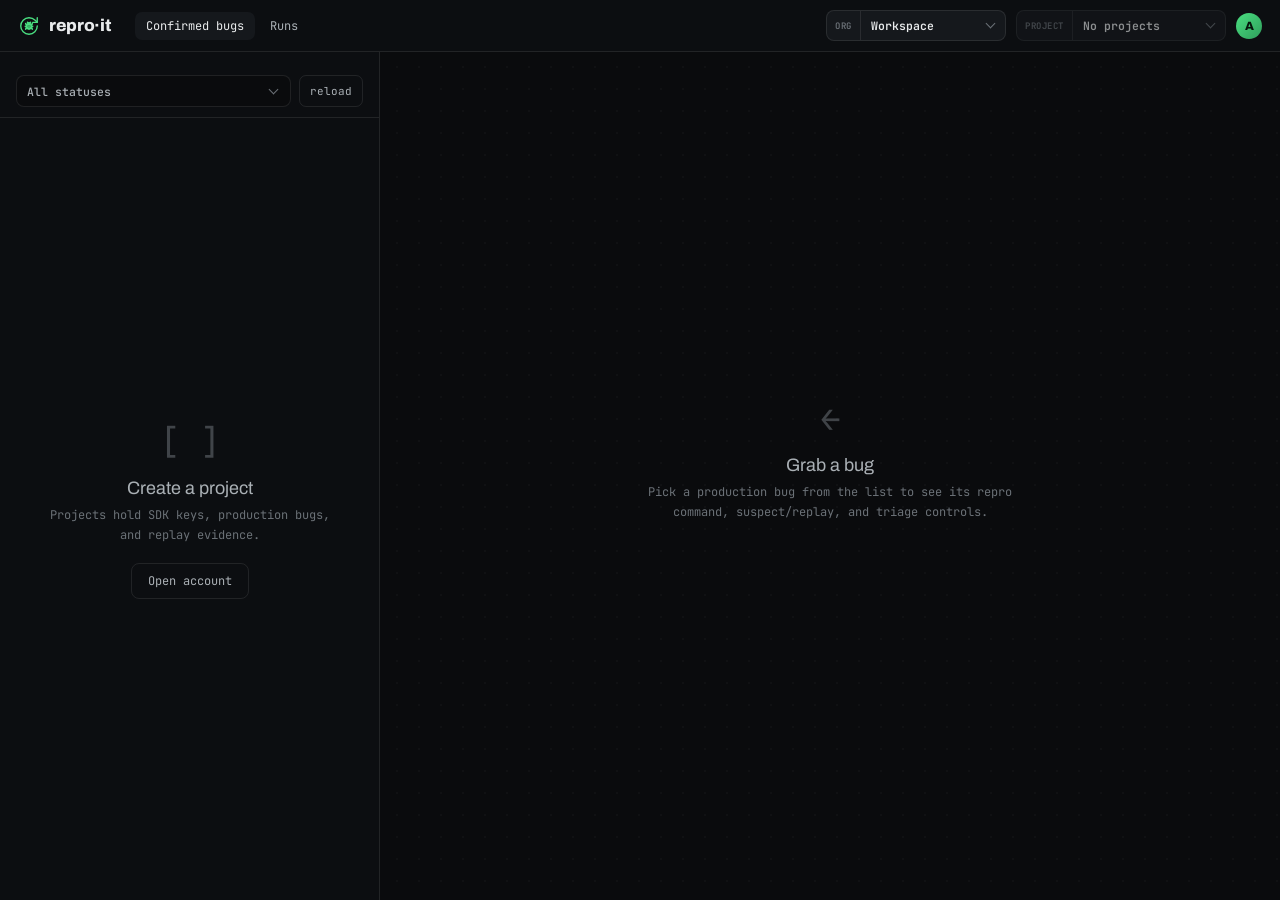
==== static/app.html @ b634109d "Simplify first-run sample flow" ====
<!DOCTYPE html>
<html lang="en">
<head>
<meta charset="UTF-8"/>
<meta name="viewport" content="width=device-width, initial-scale=1.0"/>
<title>reproit, bugs</title>
<link rel="icon" href="/favicon.svg?v=20260715-1" type="image/svg+xml" />
<link rel="preconnect" href="https://fonts.googleapis.com">
<link rel="preconnect" href="https://fonts.gstatic.com" crossorigin>
<link href="https://fonts.googleapis.com/css2?family=Archivo+Expanded:wght@600;700;800&family=Archivo:wght@400;500;600&family=JetBrains+Mono:wght@400;500;600;700&display=swap" rel="stylesheet">
<link rel="stylesheet" href="styles.css?v=20260715-8">
</head>
<body>
<a class="skiplink" href="#app-root">Skip to content</a>
<header>
  <div class="logo">
    <svg width="22" height="22" viewBox="0 0 24 24" fill="none" aria-hidden="true" focusable="false">
      <g stroke="#4ade80" stroke-width="1.5" stroke-linecap="round" stroke-linejoin="round">
        <path d="M21 12a9 9 0 1 1-9-9c2.52 0 4.93 1 6.74 2.74L21 8"/><path d="M21 3v5h-5"/>
      </g>
      <g transform="translate(12 12) scale(0.40) translate(-12 -12)" stroke="#4ade80" stroke-width="4.4" stroke-linecap="round" stroke-linejoin="round">
        <path d="m8 2 1.88 1.88"/><path d="M14.12 3.88 16 2"/><path d="M9 7.13v-1a3.003 3.003 0 1 1 6 0v1"/><path d="M12 20c-3.3 0-6-2.7-6-6v-3a4 4 0 0 1 4-4h4a4 4 0 0 1 4 4v3c0 3.3-2.7 6-6 6"/><path d="M12 20v-9"/><path d="M6.53 9C4.6 8.8 3 7.1 3 5"/><path d="M6 13H2"/><path d="M3 21c0-2.1 1.7-3.9 3.8-4"/><path d="M20.97 5c0 2.1-1.6 3.8-3.5 4"/><path d="M22 13h-4"/><path d="M17.2 17c2.1.1 3.8 1.9 3.8 4"/>
      </g>
    </svg>
    <span>repro·it</span>
  </div>
  <nav aria-label="Primary">
    <a href="#" data-view="triage" class="on" role="link" aria-current="page">Confirmed bugs</a>
    <a href="#" data-view="scans" role="link">Runs</a>
  </nav>
  <div class="org">
    <div class="header-picker org-control" id="org-picker"><button class="header-picker-button" id="org-picker-button" data-picker-toggle="org" type="button" aria-haspopup="listbox" aria-expanded="false"><span>Org</span><strong id="org-picker-value">Workspace</strong><i aria-hidden="true"></i></button><div class="header-picker-menu" id="org-picker-menu" role="listbox" aria-label="Workspaces"></div></div>
    <div class="header-picker project-control" id="project-picker"><button class="header-picker-button" id="project-picker-button" data-picker-toggle="project" type="button" aria-haspopup="listbox" aria-expanded="false"><span>Project</span><strong id="project-picker-value">No projects</strong><i aria-hidden="true"></i></button><div class="header-picker-menu" id="project-picker-menu" role="listbox" aria-label="Projects"></div></div>
    <button class="avatar" id="account-open" aria-label="Account settings">A</button>
  </div>
</header>

<div id="banner-slot" role="status" aria-live="polite"></div>
<main id="app-root"></main>

<script src="selects.js?v=20260715-1"></script>
<script src="app.js?v=20260715-8"></script>
<script src="triage.js?v=20260715-1"></script>
</body>
</html>
---- static/styles.css ----
:root{
  --bg:#0a0b0d; --panel:#111417; --panel2:#15181c; --line:rgba(255,255,255,0.09); --line2:rgba(255,255,255,0.15);
  --ink:#e9ebec; --mut:#aab0b5; --dim:#6b7177;
  --green:#4ade80; --green-dim:#2f9e5c; --green-glow:rgba(74,222,128,0.18);
  --amber:#f5b53d; --amber-dim:rgba(245,181,61,0.13);
  --red:#f4625a; --blue:#9aa7b5;
  --focus:#4ade80;
  --mono:'JetBrains Mono',ui-monospace,SFMono-Regular,Menlo,monospace;
  --disp:'Archivo Expanded','Archivo',system-ui,sans-serif;
  --s1:6px; --s2:10px; --s3:14px; --s4:18px; --s5:24px; --s6:32px;
  --r1:7px; --r2:10px; --r3:14px;
}
*{box-sizing:border-box}
html{scroll-behavior:smooth}
body{margin:0;background:var(--bg);color:var(--ink);font-family:var(--mono);font-size:13px;
  background-image:radial-gradient(circle at 1px 1px,rgba(255,255,255,.025) 1px,transparent 0);background-size:22px 22px;}
a{color:inherit;text-decoration:none}
button{font-family:var(--mono);cursor:pointer}
code{font-family:var(--mono);font-size:.92em;color:var(--green)}

/* accessible focus, applies to everything keyboard-driven */
:focus-visible{outline:2px solid var(--focus);outline-offset:2px;border-radius:4px}
button:focus-visible,a:focus-visible,input:focus-visible,[tabindex]:focus-visible{outline:2px solid var(--focus);outline-offset:2px}
.skiplink{position:absolute;left:-999px;top:8px;z-index:100;background:var(--green);color:#06140c;padding:8px 14px;border-radius:8px;font-weight:600}
.skiplink:focus{left:12px}

.chip{display:inline-flex;align-items:center;gap:6px;padding:2px 8px;border:1px solid var(--line);border-radius:999px;font-size:11px;color:var(--mut);white-space:nowrap}
.dot{width:7px;height:7px;border-radius:50%;display:inline-block;flex:none}

/* top bar */
header{display:flex;align-items:center;gap:18px;height:52px;padding:0 18px;border-bottom:1px solid var(--line);background:#0c0e11;position:sticky;top:0;z-index:5}
.logo{display:flex;align-items:center;gap:9px;font-family:var(--disp);font-weight:800;font-size:17px;letter-spacing:-.02em}
nav{display:flex;gap:4px;margin-left:6px}
nav a{padding:6px 11px;border-radius:7px;color:var(--mut);font-size:12px;cursor:pointer}
nav a.on{color:var(--ink);background:var(--panel2)}
nav a:hover{color:var(--ink)}
.org{margin-left:auto;display:flex;align-items:center;gap:10px;color:var(--mut);font-size:12px}
.upgrade-btn{background:var(--green);border:0;color:#06140c;border-radius:7px;padding:6px 12px;font-size:11.5px;font-weight:700}
.upgrade-btn:hover{filter:brightness(1.06)}
.upgrade-btn[hidden]{display:none}
.header-picker{position:relative;flex:none}.project-control{width:210px}.org-control{width:180px}
.header-picker-button{width:100%;height:31px;display:grid;grid-template-columns:auto minmax(0,1fr) auto;align-items:center;gap:0;background:var(--panel2);border:1px solid var(--line);border-radius:8px;color:var(--ink);padding:0;text-align:left;cursor:pointer;transition:border-color .16s ease,background .16s ease,box-shadow .16s ease}
.header-picker-button:hover,.header-picker.open .header-picker-button{border-color:var(--line2);background:#171a1e}.header-picker-button:focus-visible{outline:0;border-color:var(--green);box-shadow:0 0 0 2px rgba(74,222,128,.14)}
.header-picker-button>span{align-self:stretch;display:flex;align-items:center;padding:0 8px;border-right:1px solid var(--line);color:var(--dim);font:600 9px var(--mono);letter-spacing:.06em;text-transform:uppercase}
.header-picker-button>strong{min-width:0;overflow:hidden;text-overflow:ellipsis;white-space:nowrap;padding:0 10px;font:600 11.5px var(--mono)}
.header-picker-button>i{width:7px;height:7px;border-right:1.5px solid var(--dim);border-bottom:1.5px solid var(--dim);transform:translate(-11px,-2px) rotate(45deg);transition:transform .16s ease}.header-picker.open .header-picker-button>i{transform:translate(-11px,2px) rotate(225deg)}
.header-picker.disabled{opacity:.58}.header-picker-button:disabled{cursor:default}
.header-picker-menu{position:absolute;right:0;top:calc(100% + 8px);z-index:30;width:100%;max-height:320px;overflow:auto;padding:6px;background:rgba(17,20,23,.98);border:1px solid var(--line2);border-radius:11px;box-shadow:0 18px 50px rgba(0,0,0,.5),0 0 0 1px rgba(255,255,255,.02);opacity:0;visibility:hidden;pointer-events:none;transform:translateY(-5px) scale(.985);transform-origin:top right;transition:opacity .14s ease,transform .14s ease,visibility 0s linear .14s}
.header-picker.open .header-picker-menu{opacity:1;visibility:visible;pointer-events:auto;transform:translateY(0) scale(1);transition-delay:0s}
.header-picker-menu button{width:100%;display:grid;grid-template-columns:minmax(0,1fr) auto 18px;align-items:center;gap:9px;border:0;border-radius:7px;background:transparent;color:var(--mut);padding:9px 8px;text-align:left;font-family:var(--mono);cursor:pointer}
.header-picker-menu button:hover,.header-picker-menu button:focus-visible{outline:0;background:rgba(255,255,255,.055);color:var(--ink)}.header-picker-menu button[aria-selected=true]{background:rgba(74,222,128,.09);color:var(--ink)}
.header-picker-menu button span{overflow:hidden;text-overflow:ellipsis;white-space:nowrap;font-size:11.5px;font-weight:600}.header-picker-menu button small{overflow:hidden;text-overflow:ellipsis;max-width:105px;color:var(--dim);font-size:9.5px}.header-picker-menu button i{color:var(--green);font-style:normal;font-size:12px;text-align:center}
.avatar{width:26px;height:26px;border:0;border-radius:50%;background:linear-gradient(135deg,#4ade80,#2f9e5c);color:#06140c;display:grid;place-items:center;font-family:var(--disp);font-weight:800;font-size:12px;padding:0}
.avatar:hover{filter:brightness(1.06)}
.cfgbtn{background:none;border:1px solid var(--line);color:var(--mut);border-radius:7px;padding:5px 10px;font-size:11px}
.cfgbtn:hover{color:var(--ink);border-color:var(--line2)}

.wrap{display:grid;grid-template-columns:380px 1fr;height:calc(100vh - 52px)}

/* ---- findings list ---- */
.list{border-right:1px solid var(--line);overflow:hidden;background:#0c0e11;display:flex;flex-direction:column}
.list-head{padding:14px 16px 10px;border-bottom:1px solid var(--line);position:sticky;top:0;background:#0c0e11;z-index:2}
.list-head .titlerow{display:flex;align-items:center;gap:8px;margin-bottom:11px}
.list-head h2{font-family:var(--disp);font-weight:700;font-size:12px;letter-spacing:.08em;text-transform:uppercase;color:var(--dim);margin:0}
.countbadge{margin-left:auto;background:var(--green-glow);color:var(--green);border:1px solid rgba(74,222,128,.3);border-radius:999px;font-size:11px;font-weight:600;padding:1px 9px}
.search{display:flex;align-items:center;gap:8px;background:var(--bg);border:1px solid var(--line);border-radius:8px;padding:7px 10px}
.search:focus-within{border-color:var(--line2)}
.search svg{flex:none;color:var(--dim)}
.search input{flex:1;background:none;border:none;color:var(--ink);font-family:var(--mono);font-size:12.5px;outline:none}
.search input::placeholder{color:var(--dim)}
.search .clear{background:none;border:none;color:var(--dim);font-size:14px;padding:0 2px;line-height:1}
.search .clear:hover{color:var(--ink)}
.filters{display:flex;gap:8px;margin-top:9px;flex-wrap:wrap}
.selwrap{position:relative;flex:1;min-width:0}
.selwrap select{appearance:none;width:100%;background:var(--bg);border:1px solid var(--line);color:var(--mut);border-radius:8px;padding:7px 26px 7px 10px;font-family:var(--mono);font-size:11.5px;cursor:pointer}
.selwrap select:hover{border-color:var(--line2);color:var(--ink)}
.selwrap::after{content:"";position:absolute;right:10px;top:50%;width:6px;height:6px;border-right:1.5px solid var(--dim);border-bottom:1.5px solid var(--dim);transform:translateY(-70%) rotate(45deg);pointer-events:none}
.selwrap.custom-select-wrap::after{display:none}
.native-select-source{position:absolute!important;width:1px!important;height:1px!important;margin:0!important;padding:0!important;opacity:0!important;pointer-events:none!important}
.custom-select-button{width:100%;min-height:32px;display:grid;grid-template-columns:minmax(0,1fr) 10px;align-items:center;gap:9px;padding:7px 10px;border:1px solid var(--line);border-radius:8px;background:var(--bg);color:var(--mut);font:500 11.5px var(--mono);text-align:left;cursor:pointer;transition:border-color .14s ease,background .14s ease,color .14s ease,box-shadow .14s ease}
.custom-select-button span{min-width:0;overflow:hidden;text-overflow:ellipsis;white-space:nowrap}.custom-select-button>i{width:7px;height:7px;border-right:1.5px solid var(--dim);border-bottom:1.5px solid var(--dim);transform:translateY(-2px) rotate(45deg);transition:transform .14s ease}
.custom-select-button:hover,.custom-select-wrap.open .custom-select-button{border-color:var(--line2);background:var(--panel2);color:var(--ink)}.custom-select-wrap.open .custom-select-button>i{transform:translateY(2px) rotate(225deg)}
.custom-select-button:focus-visible{outline:0;border-color:var(--green);box-shadow:0 0 0 2px rgba(74,222,128,.14)}.custom-select-button:disabled{opacity:.55;cursor:default}
.custom-select-menu{position:absolute;left:0;right:0;top:calc(100% + 6px);z-index:70;max-height:260px;overflow:auto;padding:5px;border:1px solid var(--line2);border-radius:10px;background:rgba(17,20,23,.99);box-shadow:0 16px 40px rgba(0,0,0,.48);opacity:0;visibility:hidden;pointer-events:none;transform:translateY(-4px) scale(.985);transform-origin:top center;transition:opacity .13s ease,transform .13s ease,visibility 0s linear .13s}
.custom-select-wrap.open .custom-select-menu{opacity:1;visibility:visible;pointer-events:auto;transform:translateY(0) scale(1);transition-delay:0s}.custom-select-wrap.open-up .custom-select-menu{top:auto;bottom:calc(100% + 6px);transform-origin:bottom center}
.custom-select-option{width:100%;min-height:32px;display:grid;grid-template-columns:minmax(0,1fr) 16px;align-items:center;gap:8px;padding:7px 8px;border:0;border-radius:7px;background:transparent;color:var(--mut);font:500 11px var(--mono);text-align:left;cursor:pointer}.custom-select-option span{overflow:hidden;text-overflow:ellipsis;white-space:nowrap}.custom-select-option i{color:var(--green);font-style:normal;text-align:center}
.custom-select-option:hover,.custom-select-option:focus-visible{outline:0;background:rgba(255,255,255,.055);color:var(--ink)}.custom-select-option[aria-selected=true]{background:rgba(74,222,128,.09);color:var(--ink)}.custom-select-option:disabled{opacity:.42;cursor:default}
.invite-role-wrap .custom-select-button{min-height:38px;color:var(--ink)}.role-select-wrap .custom-select-button{padding-left:12px;color:var(--ink)}


#t-list-body{display:flex;flex-direction:column;flex:1;min-height:0}
.list-scroll{overflow:auto;flex:1;min-height:0}
.list-scroll[role="listbox"]:focus-visible{outline:2px solid var(--focus);outline-offset:-2px}
.item{padding:13px 16px;border-bottom:1px solid var(--line);cursor:pointer;border-left:2px solid transparent;outline:none}
.item:hover{background:var(--panel)}
.item.sel{background:var(--panel);border-left-color:var(--green)}
.item.kbd{box-shadow:inset 0 0 0 1px var(--line2)}
.item .top{display:flex;align-items:center;gap:8px;margin-bottom:6px}
.bug-id{font-family:var(--mono);font-size:11px;font-weight:700;color:var(--green);margin:0 0 5px;overflow:hidden;text-overflow:ellipsis;white-space:nowrap}
.item .ttl{font-weight:500;color:var(--ink);font-size:12.5px;line-height:1.35}
.item .meta{display:flex;gap:7px;flex-wrap:wrap;align-items:center;color:var(--dim);font-size:11px;margin-top:5px}
.item .who-tag{color:var(--amber)}
.sig{color:var(--green);font-size:11px;font-weight:500}
.list-foot{padding:9px 16px;border-top:1px solid var(--line);color:var(--dim);font-size:11px;background:#0c0e11}

/* ---- detail ---- */
.detail{overflow:auto;padding:26px 30px 60px}
.crumb{color:var(--dim);font-size:11px;margin-bottom:14px}
.crumb b{color:var(--green);font-weight:500}
.h1{font-family:var(--disp);font-weight:700;font-size:23px;letter-spacing:-.02em;line-height:1.2;margin:0 0 6px;max-width:760px}
.src{color:var(--blue);font-size:12px}
.row{display:flex;gap:10px;flex-wrap:wrap;align-items:center;margin:14px 0 4px}
.badge{display:inline-flex;align-items:center;gap:7px;padding:5px 11px;border-radius:8px;font-size:12px;font-weight:500}
.b-rep{background:var(--green-glow);color:var(--green);border:1px solid rgba(74,222,128,.25)}
.b-det{background:var(--amber-dim);color:var(--amber);border:1px solid rgba(245,181,61,.3)}

.grid{display:grid;grid-template-columns:1.3fr 1fr;gap:18px;margin-top:22px}
.card{background:var(--panel);border:1px solid var(--line);border-radius:12px;overflow:hidden}
.card.team-card{overflow:visible}
.card+.card{margin-top:18px}
.card .hd{padding:11px 15px;border-bottom:1px solid var(--line);font-size:11px;letter-spacing:.07em;text-transform:uppercase;color:var(--dim);display:flex;align-items:center;justify-content:space-between;gap:8px}
.card .hd .tag{color:var(--mut);text-transform:none;letter-spacing:0}
.card .bd{padding:15px}
.muted{color:var(--dim);font-size:11.5px;line-height:1.6}
.billing-current{display:flex;align-items:flex-start;justify-content:space-between;gap:14px;padding:12px;border:1px solid var(--line);border-radius:10px;background:rgba(255,255,255,.018);margin-bottom:12px}
.billing-card{margin-bottom:18px}
.billing-card.is-primary{border-color:rgba(74,222,128,.24);background:linear-gradient(180deg,rgba(74,222,128,.035),rgba(255,255,255,.012)),var(--panel)}
.billing-card.is-primary .bd{padding:18px}
.billing-current b{display:block;color:var(--ink);font-size:13px;margin-bottom:4px}
.billing-current span{display:block;color:var(--dim);font-size:11px;line-height:1.45}
.billing-plans{display:grid;gap:9px}
.billing-plan{display:flex;align-items:center;justify-content:space-between;gap:14px;padding:11px 12px;border:1px solid var(--line);border-radius:10px;background:#0c0e11}
.billing-plan.on{border-color:rgba(74,222,128,.32);background:rgba(74,222,128,.045)}
.billing-plan b{display:inline-block;color:var(--ink);font-size:12.5px;margin-right:8px}
.billing-plan span{color:var(--green);font-size:11.5px}
.billing-plan p{margin:5px 0 0;color:var(--dim);font-size:11px;line-height:1.45}

/* ---- repro hero: the recorded video as the focal element ---- */
.repro-hero .hd{align-items:center}
.share-btn{margin-left:auto;background:none;border:1px solid var(--line);color:var(--mut);border-radius:7px;padding:4px 11px;font-size:11px;letter-spacing:0;text-transform:none;display:inline-flex;align-items:center;gap:6px}
.share-btn:hover{color:var(--green);border-color:rgba(74,222,128,.4)}
.hero-stage{display:flex;flex-direction:column;align-items:center;gap:11px;padding:26px 18px 22px;background:linear-gradient(180deg,rgba(255,255,255,.012),transparent)}

/* useful cloud->local commands below the video (pull + reproduce) */
.cmd-term{margin-top:16px;border:1px solid var(--line);border-radius:12px;overflow:hidden;background:#080a09}
.cmd-bar{display:flex;align-items:center;gap:9px;padding:9px 13px;border-bottom:1px solid var(--line);background:rgba(255,255,255,.02)}
.cmd-dots{display:flex;gap:6px}
.cmd-dots i{width:10px;height:10px;border-radius:50%;background:#2a302c}
.cmd-title{font-size:11.5px;color:var(--dim)}
.cmd-body{padding:14px 16px;font-size:12.5px;line-height:1.95}
.cmd-body .ln{white-space:pre-wrap;word-break:break-word}
.cmd-body .cmt{color:var(--dim)}
.cmd-body .prompt{color:var(--green)}
.cmd-body .cmd{color:var(--ink);font-weight:600}
.cmd-body .arg{color:#7dd3fc}
.pill.mini{padding:5px 11px;font-size:11.5px}

/* clip hint: shown when there is no reproduction recording (data-first hero) */
.clip-hint{display:flex;gap:10px;align-items:flex-start;margin-top:16px;padding:13px 15px;border:1px dashed var(--line2);border-radius:12px;background:rgba(255,255,255,.014);color:var(--mut);font-size:12px;line-height:1.65}
.clip-hint .ch-ico{color:var(--green);font-size:12px;margin-top:2px;flex:none}
.clip-hint code{background:var(--panel2);padding:1px 6px;border-radius:5px}

/* ---- evidence: phone device frame ---- */
.phone{position:relative;width:248px;height:512px;border-radius:34px;background:linear-gradient(160deg,#1c2026,#0b0d10);
  border:1px solid #2c323b;box-shadow:0 0 0 2px #06070a,0 18px 50px rgba(0,0,0,.55),inset 0 1px 0 rgba(255,255,255,.04);padding:10px}
.phone::before{content:"";position:absolute;top:13px;left:50%;transform:translateX(-50%);width:74px;height:20px;background:#06070a;border-radius:0 0 14px 14px;z-index:3}
.phone::after{content:"";position:absolute;right:-2px;top:96px;width:2px;height:48px;background:#2c323b;border-radius:2px}
.phone-screen{position:relative;width:100%;height:100%;border-radius:26px;overflow:hidden;background:linear-gradient(135deg,#14171c,#0c0e11);display:grid;place-items:center}
.phone-screen video,.phone-screen img{width:100%;height:100%;object-fit:cover;display:block;background:#06070a}
.phone-screen .scan{position:absolute;inset:0;background:repeating-linear-gradient(0deg,transparent 0 3px,rgba(255,255,255,.015) 3px 4px);pointer-events:none;z-index:2}
.phone-noev{color:var(--dim);font-size:11px;text-align:center;padding:0 22px;line-height:1.65}
.phone-noev .ico{font-size:26px;display:block;margin-bottom:10px;opacity:.6}
.phone-noev code{display:inline-block;margin-top:8px}
.phone-caption{font-size:11px;color:var(--dim);display:flex;align-items:center;gap:7px}
.kindtabs{display:flex;gap:6px}
.kindtab{background:var(--panel2);border:1px solid var(--line);color:var(--mut);border-radius:7px;padding:4px 10px;font-size:11px}
.kindtab.on{background:var(--green-glow);border-color:rgba(74,222,128,.4);color:var(--green)}
.kindtab:hover{color:var(--ink)}

/* copy-command + replay buttons (also reused by the triage view) */
.term-copy{margin-left:auto;background:none;border:1px solid var(--line);color:var(--dim);border-radius:6px;padding:3px 9px;font-size:10.5px}
.term-copy:hover{color:var(--ink);border-color:var(--line2)}
.term-replay{margin-top:8px;background:var(--green);color:#06140c;border:none;border-radius:8px;padding:8px 14px;font-weight:600;font-size:12px}
.term-replay:hover{filter:brightness(1.06)}

/* who / cohort */
.who .barrow{display:flex;align-items:center;gap:10px;margin:9px 0}
.who .lab{width:140px;color:var(--mut);font-size:12px;overflow:hidden;text-overflow:ellipsis;white-space:nowrap}
.bar{flex:1;height:8px;background:var(--panel2);border-radius:4px;overflow:hidden}
.bar i{display:block;height:100%;background:linear-gradient(90deg,#4ade80,#2f9e5c)}
.pct{width:92px;text-align:right;color:var(--ink);font-size:12px}

/* incidents over time (per-finding daily histogram, real occurrence counts) */
.incidents .inc-tot{margin-left:auto;color:var(--mut);text-transform:none;letter-spacing:0;font-size:11.5px}
.incidents .inc-tot b{color:var(--green);font-weight:700}
.inc-chart{display:flex;align-items:flex-end;gap:6px;height:96px;padding:4px 2px 0}
.inc-col{flex:1;height:100%;display:flex;align-items:flex-end;justify-content:center;min-width:0}
.inc-bar{width:100%;max-width:26px;border-radius:4px 4px 0 0;background:linear-gradient(180deg,#4ade80,#16a34a);transition:filter .12s ease;min-height:0}
.inc-bar:hover{filter:brightness(1.15)}
.inc-bar[data-empty="1"]{height:3px!important;background:var(--panel2);border-radius:2px}

/* path to the bug (per-finding vertical step list, scrollable for long repros) */
.bugpath{list-style:none;margin:0;padding:6px 2px;max-height:260px;overflow:auto;font-family:var(--mono);font-size:12px}
.bugpath li{margin:0}
.bugpath .bp-state{display:inline-block;padding:5px 10px;margin:3px 0;border:1px solid var(--line);border-radius:7px;background:var(--panel2);color:var(--mut)}
.bugpath .bp-bug{border-color:var(--red);color:var(--red);box-shadow:0 0 0 3px rgba(244,98,90,.1)}
.bugpath .bp-act{display:block;color:var(--dim);font-size:11px;padding:2px 0 2px 16px;word-break:break-all}
.bugpath .bp-arrow{color:var(--line2);margin-right:5px}

.stk{font-size:12px;color:var(--mut);line-height:1.7;white-space:pre-wrap}
.stk b{color:var(--ink);font-weight:600}
.ctx-grid{display:flex;flex-wrap:wrap;gap:7px}
.footer{display:flex;gap:10px;align-items:center;margin-top:22px;color:var(--mut);font-size:12px;flex-wrap:wrap}
.pill{border:1px solid var(--line);border-radius:8px;padding:7px 12px;display:inline-flex;gap:8px;align-items:center;background:none;color:var(--mut)}
.pill:hover{color:var(--ink);border-color:var(--line2)}

/* ---- states: empty / error / skeleton ---- */
.empty{display:grid;place-items:center;height:100%;color:var(--dim);text-align:center;padding:40px}
.empty .ico{font-size:34px;margin-bottom:14px;opacity:.55}
.empty .big{font-family:var(--disp);font-size:18px;color:var(--mut);margin-bottom:8px}
.empty .sub{max-width:380px;line-height:1.65;font-size:12px}
.empty .retry{margin-top:18px;background:var(--green);color:#06140c;border:none;border-radius:8px;padding:9px 16px;font-weight:600;font-size:12px}
.empty .ghostbtn{margin-top:18px;background:none;border:1px solid var(--line);color:var(--mut);border-radius:8px;padding:9px 16px;font-size:12px}
.empty .err-detail{margin-top:10px;font-size:11px;color:var(--red);font-family:var(--mono);max-width:520px;word-break:break-word}

.banner{margin:0;padding:10px 18px;background:rgba(244,98,90,.08);border-bottom:1px solid rgba(244,98,90,.25);color:var(--red);font-size:12px;display:flex;align-items:center;gap:9px}
.banner.warn{background:rgba(245,181,61,.07);border-color:rgba(245,181,61,.25);color:var(--amber)}

@keyframes shimmer{0%{background-position:-400px 0}100%{background-position:400px 0}}
.sk{background:linear-gradient(90deg,var(--panel) 0px,var(--panel2) 200px,var(--panel) 400px);background-size:800px 100%;animation:shimmer 1.3s infinite linear;border-radius:6px}
.sk-line{height:11px;margin:8px 0}
.sk-item{padding:13px 16px;border-bottom:1px solid var(--line)}
.sk-card{height:220px;border-radius:12px}
@media (prefers-reduced-motion:reduce){.sk{animation:none}}

/* ---- config overlay ---- */
.overlay{position:fixed;inset:0;background:rgba(0,0,0,.6);display:grid;place-items:center;z-index:50}
.overlay.hide{display:none}
.cfgcard{background:var(--panel);border:1px solid var(--line);border-radius:14px;padding:24px;width:420px;max-width:calc(100vw - 32px)}
.cfgcard h3{font-family:var(--disp);margin:0 0 4px;font-size:18px}
.cfgcard p{color:var(--mut);font-size:11.5px;margin:0 0 16px;line-height:1.6}
.cfgcard label{display:block;color:var(--dim);font-size:11px;text-transform:uppercase;letter-spacing:.06em;margin:12px 0 5px}
.cfgcard input{width:100%;background:var(--bg);border:1px solid var(--line);border-radius:8px;color:var(--ink);font-family:var(--mono);font-size:13px;padding:9px 11px}
.cfgcard input:focus{border-color:var(--line2)}
.cfgcard .acts{display:flex;gap:10px;margin-top:20px}
.cfgcard button.primary{background:var(--green);color:#06140c;border:none;border-radius:8px;padding:9px 16px;font-weight:600;font-size:12px}
.cfgcard button.ghost{background:none;border:1px solid var(--line);color:var(--mut);border-radius:8px;padding:9px 16px;font-size:12px}

/* keyboard hint footer in list */
.kbd-hint{display:inline-flex;gap:5px;align-items:center}
kbd{background:var(--panel2);border:1px solid var(--line);border-bottom-width:2px;border-radius:5px;padding:1px 6px;font-size:10px;color:var(--mut);font-family:var(--mono)}

/* ---- responsive: ~1024 ---- */
@media (max-width:1180px){
  .grid{grid-template-columns:1fr}
}
@media (max-width:1080px){
  .wrap{grid-template-columns:320px 1fr}
  .detail{padding:22px 20px 60px}
  .phone{width:208px;height:430px}
}
@media(max-width:700px){
  header{height:auto;min-height:52px;flex-wrap:wrap;gap:7px 10px;padding:8px 10px}
  header nav{order:3;width:100%;margin:0;border-top:1px solid var(--line);padding-top:5px}
  .org{gap:6px}.upgrade-btn{display:none!important}
  .header-picker-button>span{display:none}.header-picker-button{grid-template-columns:minmax(0,1fr) auto}
  .header-picker{width:105px}.header-picker-menu{position:fixed;left:10px;right:10px;top:58px;width:auto!important;transform-origin:top center}
}

/* =========================================================================
   TRIAGE product (triage.js): bug list status pills, repro trust signal,
   grab-a-bug controls, and the seat-management table.
   ========================================================================= */

/* triage status pill (untriaged/investigating/fixed/wontfix) */
.tstatus{display:inline-flex;align-items:center;padding:2px 9px;border-radius:999px;font-size:10.5px;font-weight:600;letter-spacing:.02em;text-transform:lowercase;border:1px solid transparent;white-space:nowrap}
.ts-untriaged{background:rgba(154,167,181,.12);color:var(--blue);border-color:rgba(154,167,181,.25)}
.ts-investigating{background:var(--amber-dim);color:var(--amber);border-color:rgba(245,181,61,.3)}
.ts-fixed{background:var(--green-glow);color:var(--green);border-color:rgba(74,222,128,.3)}
.ts-wontfix{background:rgba(244,98,90,.1);color:var(--red);border-color:rgba(244,98,90,.3)}

/* replay verification signal ("reproduces 5/5" / "fixed 0/4") */
.repro{display:inline-flex;align-items:center;padding:3px 9px;border-radius:999px;border:1px solid var(--line);font-size:11px;font-weight:600;line-height:1;white-space:nowrap;background:var(--panel2)}
.rp-real{color:var(--red);border-color:rgba(244,98,90,.34);background:rgba(244,98,90,.08)}
.rp-fixed{color:var(--green);border-color:rgba(74,222,128,.3);background:var(--green-glow)}
.rp-data{color:var(--amber);border-color:rgba(245,181,61,.3);background:var(--amber-dim)}
.rp-none{color:var(--dim)}

/* reproduce-command row */
.cmdrow{display:flex;align-items:center;gap:10px;flex-wrap:wrap}
.cmdbox{flex:1;min-width:240px;background:#070809;border:1px solid var(--line);border-radius:8px;padding:10px 12px;color:var(--green);font-size:12.5px;overflow:auto;white-space:nowrap}
.cmdrow .term-copy{margin-left:0}

/* triage controls */
.fld-lbl{display:block;color:var(--dim);font-size:11px;text-transform:uppercase;letter-spacing:.06em;margin:0 0 6px}
.detail .selwrap{display:block;width:100%}
.detail .acts{display:flex;gap:10px}
.detail .term-replay[disabled]{opacity:.6;cursor:default}
.workflow-row{display:grid;grid-template-columns:minmax(0,1fr) auto;gap:10px;align-items:center}
.workflow-row .term-replay{white-space:nowrap}
.inline-form{display:block}
.inline-row{display:flex;gap:9px;align-items:center}
.field-input{display:block;width:100%;min-width:0;background:var(--bg);border:1px solid var(--line);border-radius:8px;color:var(--ink);font-family:var(--mono);font-size:12.5px;padding:10px 11px;transition:border-color .14s ease,box-shadow .14s ease}
.field-input::placeholder{color:var(--dim)}
.field-input:focus{outline:none;border-color:var(--green);box-shadow:0 0 0 2px rgba(74,222,128,.14)}
.inline-row input{flex:1;min-width:0;background:var(--bg);border:1px solid var(--line);border-radius:8px;color:var(--ink);font-family:var(--mono);font-size:12.5px;padding:8px 10px}
.inline-row input:focus{border-color:var(--line2)}
.keybox{display:flex;align-items:center;gap:10px;margin-bottom:12px;background:#070809;border:1px solid var(--line);border-radius:8px;padding:10px 12px;color:var(--green);font-size:12px;word-break:break-all}
.keybox span{flex:1;min-width:0}
.empty a.ghostbtn,.empty a.retry{display:inline-flex;align-items:center;justify-content:center;margin:18px 5px 0}
.setup-list{display:grid;gap:9px}
.setup-row{display:grid;gap:6px;padding:10px 12px;background:#070809;border:1px solid var(--line);border-radius:8px}
.setup-row b{font-size:11px;color:var(--ink);text-transform:uppercase;letter-spacing:.08em}
.setup-row code{display:block;color:var(--green);font-size:11.5px;line-height:1.45;white-space:normal;overflow-wrap:anywhere}

/* suspect/replay step list */
.replaysteps{list-style:none;margin:0;padding:0;display:flex;flex-direction:column;gap:7px;font-size:12px}
.replaysteps li{display:grid;grid-template-columns:minmax(62px,.75fr) minmax(0,1.25fr);gap:9px;align-items:baseline;min-width:0}
.replaysteps .verb{color:var(--green);min-width:0;overflow-wrap:anywhere}
.replaysteps .tgt,.replaysteps .muted{color:var(--dim);min-width:0;overflow-wrap:anywhere;word-break:break-word}
.path-card .bd{max-height:190px;overflow:auto}

/* linked ticket */
.ticketrow{display:flex;align-items:center;gap:9px;font-size:12.5px}
.ticketlink{color:var(--green);text-decoration:underline}
.ticketlink:hover{filter:brightness(1.1)}

/* ---- seats view ---- */
.single{overflow:auto;height:calc(100vh - 52px);display:flex;justify-content:center;align-items:flex-start;padding:34px 24px 96px}
.seatcard{width:100%;max-width:880px}
.seat-hd{display:flex;align-items:flex-start;justify-content:space-between;gap:24px;flex-wrap:wrap;margin-bottom:20px}
.account-hero{display:flex;align-items:center;justify-content:space-between;gap:18px;margin-bottom:18px;padding:17px 18px;border:1px solid var(--line);border-radius:12px;background:linear-gradient(180deg,rgba(255,255,255,.018),rgba(255,255,255,.006)),var(--panel)}
.account-ident{min-width:0}
.account-hero .crumb{margin-bottom:8px}
.account-hero .h1{font-size:21px;line-height:1.15;margin:0 0 8px;overflow-wrap:anywhere}
.account-actions{display:flex;align-items:center;justify-content:flex-end;gap:8px;flex:none}
.danger-btn{display:inline-flex;align-items:center;justify-content:center;min-height:34px;padding:0 13px;border:1px solid rgba(244,98,90,.32);border-radius:8px;background:rgba(244,98,90,.07);color:var(--red);font-family:var(--mono);font-size:11.5px;font-weight:700;line-height:1;white-space:nowrap}
.danger-btn:hover{background:rgba(244,98,90,.12);border-color:rgba(244,98,90,.52);color:var(--red)}
.danger-btn:focus-visible{outline:none;border-color:var(--red);box-shadow:0 0 0 2px rgba(244,98,90,.18)}
.seat-usage{text-align:right;min-width:170px}
.su-num{font-family:var(--disp);font-weight:800;font-size:30px;color:var(--green);line-height:1}
.su-num span{color:var(--dim);font-size:18px;font-weight:600}
.su-lbl{color:var(--dim);font-size:11px;text-transform:uppercase;letter-spacing:.06em;margin-top:5px}
.su-bar{height:7px;background:var(--panel2);border-radius:4px;overflow:hidden;margin-top:9px}
.su-bar i{display:block;height:100%;background:linear-gradient(90deg,#4ade80,#2f9e5c)}

.seattable{width:100%;border-collapse:collapse;margin-top:6px;border:1px solid var(--line);border-radius:12px;overflow:visible}
.seattable .role-col{width:190px}
.seattable th{text-align:left;font-size:10.5px;text-transform:uppercase;letter-spacing:.07em;color:var(--dim);font-weight:600;padding:11px 15px;border-bottom:1px solid var(--line);background:var(--panel2)}
.seattable td{padding:12px 15px;border-bottom:1px solid var(--line);font-size:12.5px;vertical-align:middle}
.seattable tr:last-child td{border-bottom:0}
.seattable .m-email{color:var(--ink)}
.seattable th:nth-child(n+2),.seattable td:nth-child(n+2){text-align:left}
.team-tools{display:flex;align-items:center;gap:10px;margin-bottom:12px}
.team-tools input{flex:1;min-width:0;background:var(--bg);border:1px solid var(--line);border-radius:8px;color:var(--ink);font-family:var(--mono);font-size:12px;padding:9px 11px}
.team-tools input:focus{outline:none;border-color:var(--green);box-shadow:0 0 0 2px rgba(74,222,128,.14)}
.invite-form{padding:0}
.invite-email{display:block;width:100%;min-width:0;background:var(--bg);border:1px solid var(--line);border-radius:8px;color:var(--ink);font-family:var(--mono);font-size:12px;padding:11px 12px;margin-bottom:13px}
.invite-email:focus{outline:none;border-color:var(--green);box-shadow:0 0 0 2px rgba(74,222,128,.14)}
.invite-controls{display:grid;grid-template-columns:minmax(150px,1fr) auto;gap:10px;align-items:end;margin-bottom:10px}
.invite-role-wrap{width:100%}.invite-role-wrap select{padding:10px 30px 10px 11px;color:var(--ink)}
.invite-submit{min-height:38px;padding:8px 16px;white-space:nowrap}
.pending-invites{border-top:1px solid var(--line);margin-top:16px;padding-top:14px}
.pending-title{color:var(--dim);font-size:10.5px;letter-spacing:.07em;text-transform:uppercase;margin-bottom:5px}
.pending-invite{display:flex;align-items:center;justify-content:space-between;gap:12px;padding:10px 0;border-bottom:1px solid var(--line)}
.pending-invite:last-child{border-bottom:0}.pending-identity{min-width:0}
.pending-identity b{display:block;overflow:hidden;text-overflow:ellipsis;color:var(--ink);font-size:12px}
.pending-identity span{display:block;color:var(--dim);font-size:10.5px;margin-top:3px}
.invite-actions{display:flex;align-items:center;justify-content:flex-end;gap:8px;white-space:nowrap}
.linkbtn{border:0;background:none;color:var(--green);font:500 11px var(--mono);padding:3px;cursor:pointer}
.linkbtn:disabled{opacity:.5;cursor:default}.danger-link{color:var(--red)}
.role-select-wrap{width:150px;margin:0}
.role-select-wrap select{padding-left:12px;text-align:left;text-align-last:left}
.role-cell{display:inline-flex;align-items:center;justify-content:center;gap:8px;flex-wrap:wrap;min-height:30px}
.rolechip{display:inline-flex;padding:2px 9px;border-radius:999px;font-size:10.5px;border:1px solid var(--line);color:var(--mut)}
.rc-owner{color:var(--green);border-color:rgba(74,222,128,.3)}
.rc-admin{color:var(--amber);border-color:rgba(245,181,61,.3)}

.primary-sm{background:var(--green);color:#06140c;border:none;border-radius:7px;padding:6px 12px;font-weight:600;font-size:11.5px}
.primary-sm:hover{filter:brightness(1.06)}
.primary-sm[disabled]{opacity:.6;cursor:default}
.ghostbtn-sm{background:none;border:1px solid var(--line);color:var(--mut);border-radius:7px;padding:6px 12px;font-size:11.5px}
.ghostbtn-sm:hover{color:var(--ink);border-color:var(--line2)}
.ghostbtn-sm[disabled]{opacity:.6;cursor:default}
.ghostbtn-sm.danger{color:var(--red);border-color:rgba(244,98,90,.26)}
.ghostbtn-sm.danger:hover{background:rgba(244,98,90,.08);border-color:rgba(244,98,90,.42);color:var(--red)}

@media(max-width:620px){
  .account-hero{align-items:stretch;flex-direction:column;padding:16px}
  .account-actions{justify-content:stretch}
  .danger-btn{width:100%}
  .invite-controls{grid-template-columns:1fr}.invite-submit{width:100%}
  .header-picker{width:100px}
}

/* shared empty-state ghost button used by triage list states */
.empty .ghostbtn[id^="t-"]{margin-top:18px}

/* =========================================================================
   RANKED-BY-IMPACT bug view: severity + prod-truth resolution chips, the
   "why it's ranked here" line, the regressions/activity strip, and the
   hand-rolled spike-drops SVG timeline.
   ========================================================================= */

/* the rank index + impact hint */
.rankhint{color:var(--dim);font-size:10.5px;letter-spacing:.04em;margin-top:9px;text-transform:uppercase}
.bug-item .top{gap:7px}
.bug-item .rank{color:var(--dim);font-size:11px;font-weight:600;flex:none}
.bug-item .why{color:var(--mut);font-size:11px;margin-top:5px;line-height:1.4}
/* a regressed bucket stands out: a red left rail + a faint red wash */
.bug-item.bug-reg{border-left-color:var(--red);background:rgba(244,98,90,.045)}
.bug-item.bug-reg.sel{background:rgba(244,98,90,.08)}

/* severity (oracle class) chip: crash > leak > operability > jank */
.sev{display:inline-flex;align-items:center;padding:2px 8px;border-radius:6px;font-size:10px;font-weight:600;letter-spacing:.03em;text-transform:uppercase;border:1px solid transparent;white-space:nowrap}
.sev-crash{background:rgba(244,98,90,.13);color:var(--red);border-color:rgba(244,98,90,.32)}
.sev-leak{background:rgba(245,181,61,.13);color:var(--amber);border-color:rgba(245,181,61,.3)}
.sev-operability{background:rgba(122,162,247,.13);color:#9bb4ff;border-color:rgba(122,162,247,.3)}
.sev-jank{background:rgba(154,167,181,.12);color:var(--blue);border-color:rgba(154,167,181,.25)}
.sev-unknown{background:rgba(154,167,181,.08);color:var(--dim);border-color:var(--line)}

/* prod-truth resolution chip (active/resolving/resolved/regressed) */
.rstatus{display:inline-flex;align-items:center;gap:4px;padding:2px 9px;border-radius:999px;font-size:10.5px;font-weight:600;letter-spacing:.02em;text-transform:lowercase;border:1px solid transparent;white-space:nowrap}
.rs-active{background:rgba(154,167,181,.1);color:var(--blue);border-color:rgba(154,167,181,.22)}
.rs-resolving{background:var(--amber-dim);color:var(--amber);border-color:rgba(245,181,61,.3)}
.rs-resolved{background:var(--green-glow);color:var(--green);border-color:rgba(74,222,128,.3)}
.rs-regressed{background:rgba(244,98,90,.14);color:var(--red);border-color:rgba(244,98,90,.4);font-weight:700;text-transform:none}

/* the regressed count badge in the list header (a real button) */
.regbadge{margin-left:6px;background:rgba(244,98,90,.13);color:var(--red);border:1px solid rgba(244,98,90,.4);border-radius:999px;font-size:10.5px;font-weight:700;padding:1px 9px;font-family:var(--mono)}
.regbadge:hover{background:rgba(244,98,90,.2)}

/* ---- regressions / activity strip ---- */
.activity{border-bottom:1px solid var(--line);background:#0b0d10;padding:9px 12px 10px}
.act-hd{font-size:10px;text-transform:uppercase;letter-spacing:.07em;color:var(--dim);margin:0 4px 7px}
.act-hd .act-reg{color:var(--red);font-weight:700}
.act-scroll{display:flex;flex-direction:column;gap:4px;max-height:142px;overflow:auto}
.actev{display:flex;align-items:center;gap:7px;width:100%;text-align:left;background:none;border:1px solid var(--line);border-radius:7px;padding:6px 9px;color:var(--mut);font-family:var(--mono);font-size:11px}
.actev:hover{border-color:var(--line2);color:var(--ink);background:var(--panel)}
.actev .ae-dot{width:6px;height:6px;border-radius:50%;background:var(--green);flex:none}
.actev-reg{border-color:rgba(244,98,90,.32);background:rgba(244,98,90,.05)}
.actev-reg .ae-dot{background:var(--red)}
.actev-reg:hover{background:rgba(244,98,90,.1)}
.actev .ae-bkt{color:var(--green);flex:none}
.actev-reg .ae-bkt{color:var(--red)}
.actev .ae-verb{font-weight:600;color:var(--ink)}
.actev-reg .ae-verb{color:var(--red)}
.actev .ae-on{color:var(--dim);overflow:hidden;text-overflow:ellipsis;white-space:nowrap}
.actev .ae-ago{margin-left:auto;color:var(--dim);flex:none}

/* ---- spike-drops timeline (inline SVG) ---- */
.metric-strip{display:grid;grid-template-columns:repeat(auto-fit,minmax(148px,1fr));gap:10px;margin-top:18px}
.metric{background:var(--panel);border:1px solid var(--line2);border-radius:8px;padding:12px 13px;min-height:86px;min-width:0}
.m-label{font-size:10px;text-transform:uppercase;letter-spacing:.08em;color:var(--dim)}
.m-value{font-family:var(--disp);font-weight:800;font-size:23px;line-height:1.05;margin-top:8px;color:var(--ink);overflow-wrap:anywhere}
.m-sub{font-size:10.5px;color:var(--dim);margin-top:5px;white-space:normal;line-height:1.35}
.cohort-section{margin-top:18px}
.section-kicker{display:flex;align-items:center;justify-content:space-between;gap:12px;margin:0 0 10px;color:var(--dim);font-family:var(--mono);font-size:10px;text-transform:uppercase;letter-spacing:.14em}
.section-kicker span{text-transform:none;letter-spacing:0;color:var(--mut);font-size:10.5px;text-align:right}
.cohort-grid{display:grid;grid-template-columns:repeat(auto-fit,minmax(260px,1fr));gap:12px}
.cohort-card{border-color:var(--line2)}
.cohort-grid .card+.card,.signal-grid .card+.card{margin-top:0}
.cohort-row{display:grid;grid-template-columns:minmax(72px,1fr) 44px minmax(88px,1.6fr);align-items:center;gap:10px;font-size:12px;color:var(--ink);margin-top:10px;min-width:0}
.cohort-row:first-child{margin-top:0}
.cohort-row span{overflow:hidden;text-overflow:ellipsis;white-space:nowrap}
.cohort-row b{color:var(--green);font-weight:700}
.cohort-bar{height:7px;background:var(--panel2);border-radius:4px;overflow:hidden}
.cohort-bar i{display:block;height:100%;background:linear-gradient(90deg,#4ade80,#2f9e5c)}
.cohort-base{font-size:10.5px;color:var(--dim);margin-top:8px}
.signal-grid{display:grid;grid-template-columns:repeat(auto-fit,minmax(260px,1fr));gap:12px;margin-top:18px}
.stack-msg{margin:0;background:#070809;border:1px solid var(--line2);border-radius:8px;padding:12px;color:var(--ink);font-family:var(--mono);font-size:11.5px;line-height:1.55;white-space:pre-wrap;overflow-wrap:anywhere;overflow:auto;max-height:190px}
.scan-report-list{display:grid;gap:12px}
.scan-report{border:1px solid var(--line);border-radius:10px;background:#0c0e11;overflow:hidden}
.scan-report .hd{padding:10px 12px;border-bottom:1px solid var(--line);font-size:10.5px;letter-spacing:.07em;text-transform:uppercase;color:var(--dim);display:flex;align-items:center;justify-content:space-between;gap:8px}
.scan-report .hd .tag{color:var(--mut);text-transform:none;letter-spacing:0;overflow:hidden;text-overflow:ellipsis;white-space:nowrap}
.scan-report .stack-msg{border:0;border-radius:0;max-height:260px}
.scan-finding{padding:13px 14px 14px;display:grid;gap:12px}
.finding-summary{font-size:13px;font-weight:700;line-height:1.35;color:var(--ink)}
.finding-path{list-style:none;margin:0;padding:0;display:grid;gap:7px}
.finding-path li{display:grid;grid-template-columns:minmax(0,1fr) minmax(120px,.95fr);gap:10px;align-items:baseline;font-size:12px;line-height:1.45}
.finding-path li::before{content:"";display:none}
.finding-path span{color:var(--green);font-weight:600;min-width:0;overflow-wrap:anywhere}
.finding-path code{color:var(--dim);background:transparent;border:0;padding:0;min-width:0;overflow-wrap:anywhere;word-break:break-word}
.finding-cmd{margin-top:0;border-radius:9px}
.finding-cmd .cmd-body{padding:10px 13px;font-size:12px;line-height:1.7}
.finding-compare{display:grid;grid-template-columns:repeat(auto-fit,minmax(180px,1fr));gap:10px}
.finding-compare>div{border:1px solid var(--line);border-radius:8px;background:#090b0d;padding:10px 11px}
.finding-compare p{margin:5px 0 0;color:var(--mut);font-size:12px;line-height:1.55}
.mini-label{font-size:10px;text-transform:uppercase;letter-spacing:.07em;color:var(--dim)}
.tl-card .bd{padding:14px 15px}
.tl-wrap{width:100%;overflow:hidden}
.tl-svg{width:100%;height:auto;display:block}
.tl-axis{stroke:var(--line2);stroke-width:1}
.tl-bar{fill:var(--blue);opacity:.55}
.tl-bar:hover{opacity:.85}
/* bars at/after the fix are tinted green: you SEE the drop after the fix */
.tl-post{fill:var(--green);opacity:.7}
.tl-post:hover{opacity:1}
.tl-fixline{stroke:var(--green);stroke-width:1.5;stroke-dasharray:3 3}
.tl-fixlabel{fill:var(--green);font-family:var(--mono);font-size:9.5px;font-weight:600}
.tl-tick{fill:var(--dim);font-family:var(--mono);font-size:9px}
/* the resolution verdict in words, next to the graph */
.verdict{display:flex;align-items:flex-start;gap:9px;margin-top:12px;padding:9px 12px;border-radius:8px;font-size:12px;line-height:1.5;border:1px solid var(--line)}
.verdict .v-dot{width:8px;height:8px;border-radius:50%;flex:none;margin-top:4px;background:var(--blue)}
.verdict.rs-resolved{background:var(--green-glow);border-color:rgba(74,222,128,.25);color:var(--ink)}
.verdict.rs-resolved .v-dot{background:var(--green)}
.verdict.rs-regressed{background:rgba(244,98,90,.08);border-color:rgba(244,98,90,.3);color:var(--ink)}
.verdict.rs-regressed .v-dot{background:var(--red)}
.verdict.rs-resolving{background:var(--amber-dim);border-color:rgba(245,181,61,.28);color:var(--ink)}
.verdict.rs-resolving .v-dot{background:var(--amber)}
.verdict.rs-active{background:var(--panel2);color:var(--mut)}

@media (max-width:760px){
  .wrap{grid-template-columns:280px minmax(0,1fr)}
  header{overflow:auto;gap:10px;padding:0 12px}
  .list{border-right:1px solid var(--line);border-bottom:0}
  .detail{padding:22px 16px 80px}
  .metric-strip{grid-template-columns:1fr 1fr}
  .cohort-grid,.signal-grid{grid-template-columns:1fr}
}
@media (max-width:620px){
  .wrap{display:block;height:auto}
  .list{height:auto;max-height:48vh;border-right:0;border-bottom:1px solid var(--line)}
}
@media (max-width:480px){
  .workflow-row{grid-template-columns:1fr}
  .workflow-row .term-replay{width:100%;justify-content:center}
}

/* Onboarding: the "waiting for your first bug" indicator on the empty Bugs list
   while the demo runs in another tab. A quiet pulse, stilled for reduced motion. */
.demo-dots { animation: demoPulse 1.2s ease-in-out infinite; }
@keyframes demoPulse { 0%, 100% { opacity: 0.3; } 50% { opacity: 1; } }
@media (prefers-reduced-motion: reduce) { .demo-dots { animation: none; } }
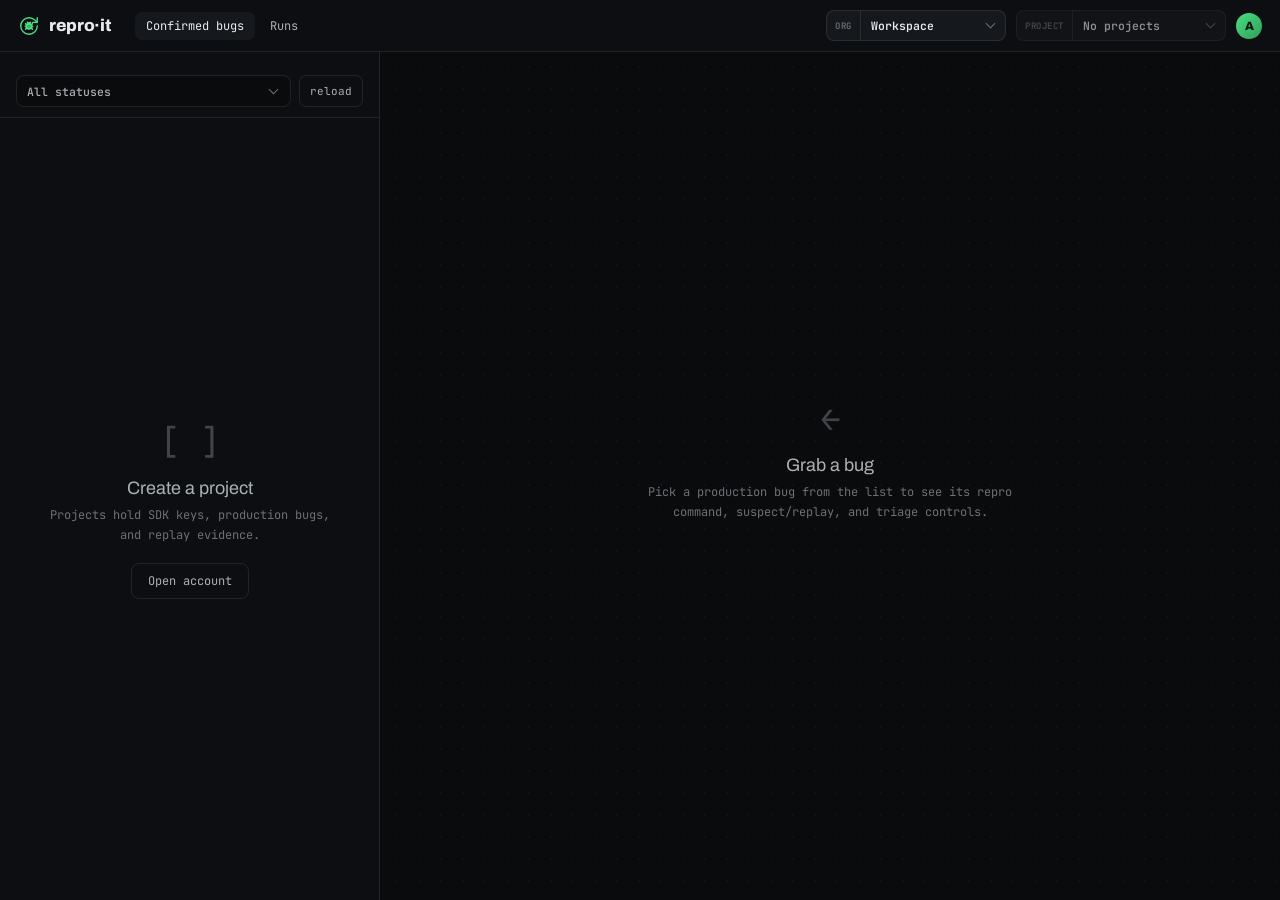
==== commit 1cd030b6: "Keep empty bug state stable during polling" ====
--- a/static/app.html
+++ b/static/app.html
@@ -39,7 +39,7 @@
 <main id="app-root"></main>
 
 <script src="selects.js?v=20260715-1"></script>
-<script src="app.js?v=20260715-8"></script>
-<script src="triage.js?v=20260715-1"></script>
+<script src="app.js?v=20260715-9"></script>
+<script src="triage.js?v=20260715-2"></script>
 </body>
 </html>
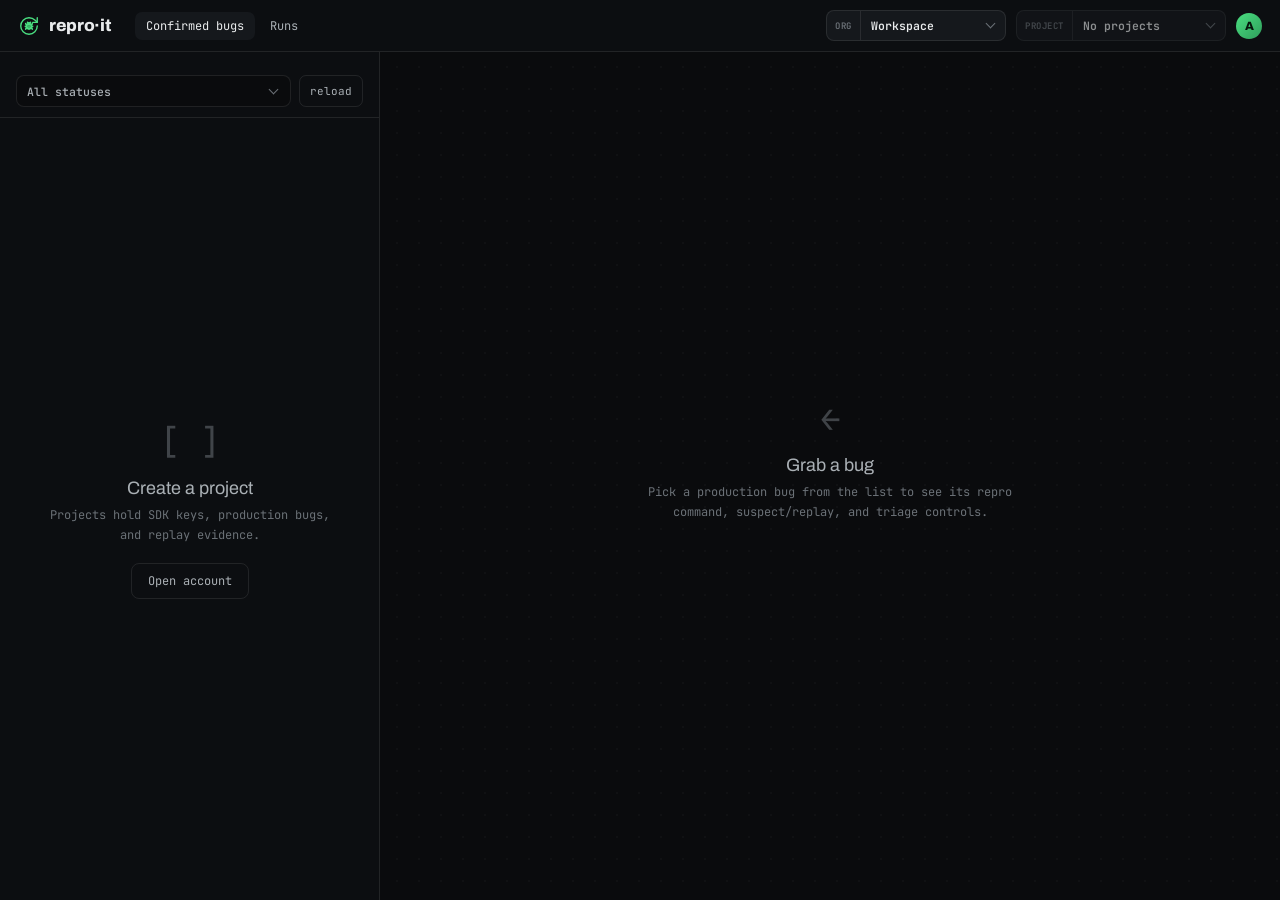
==== commit ad0ef307: "Prevent status menu clipping" ====
--- a/static/app.html
+++ b/static/app.html
@@ -8,7 +8,7 @@
 <link rel="preconnect" href="https://fonts.googleapis.com">
 <link rel="preconnect" href="https://fonts.gstatic.com" crossorigin>
 <link href="https://fonts.googleapis.com/css2?family=Archivo+Expanded:wght@600;700;800&family=Archivo:wght@400;500;600&family=JetBrains+Mono:wght@400;500;600;700&display=swap" rel="stylesheet">
-<link rel="stylesheet" href="styles.css?v=20260715-8">
+<link rel="stylesheet" href="styles.css?v=20260715-9">
 </head>
 <body>
 <a class="skiplink" href="#app-root">Skip to content</a>
--- a/static/styles.css
+++ b/static/styles.css
@@ -297,6 +297,7 @@
 .detail .acts{display:flex;gap:10px}
 .detail .term-replay[disabled]{opacity:.6;cursor:default}
 .workflow-row{display:grid;grid-template-columns:minmax(0,1fr) auto;gap:10px;align-items:center}
+.workflow-card{overflow:visible}
 .workflow-row .term-replay{white-space:nowrap}
 .inline-form{display:block}
 .inline-row{display:flex;gap:9px;align-items:center}
